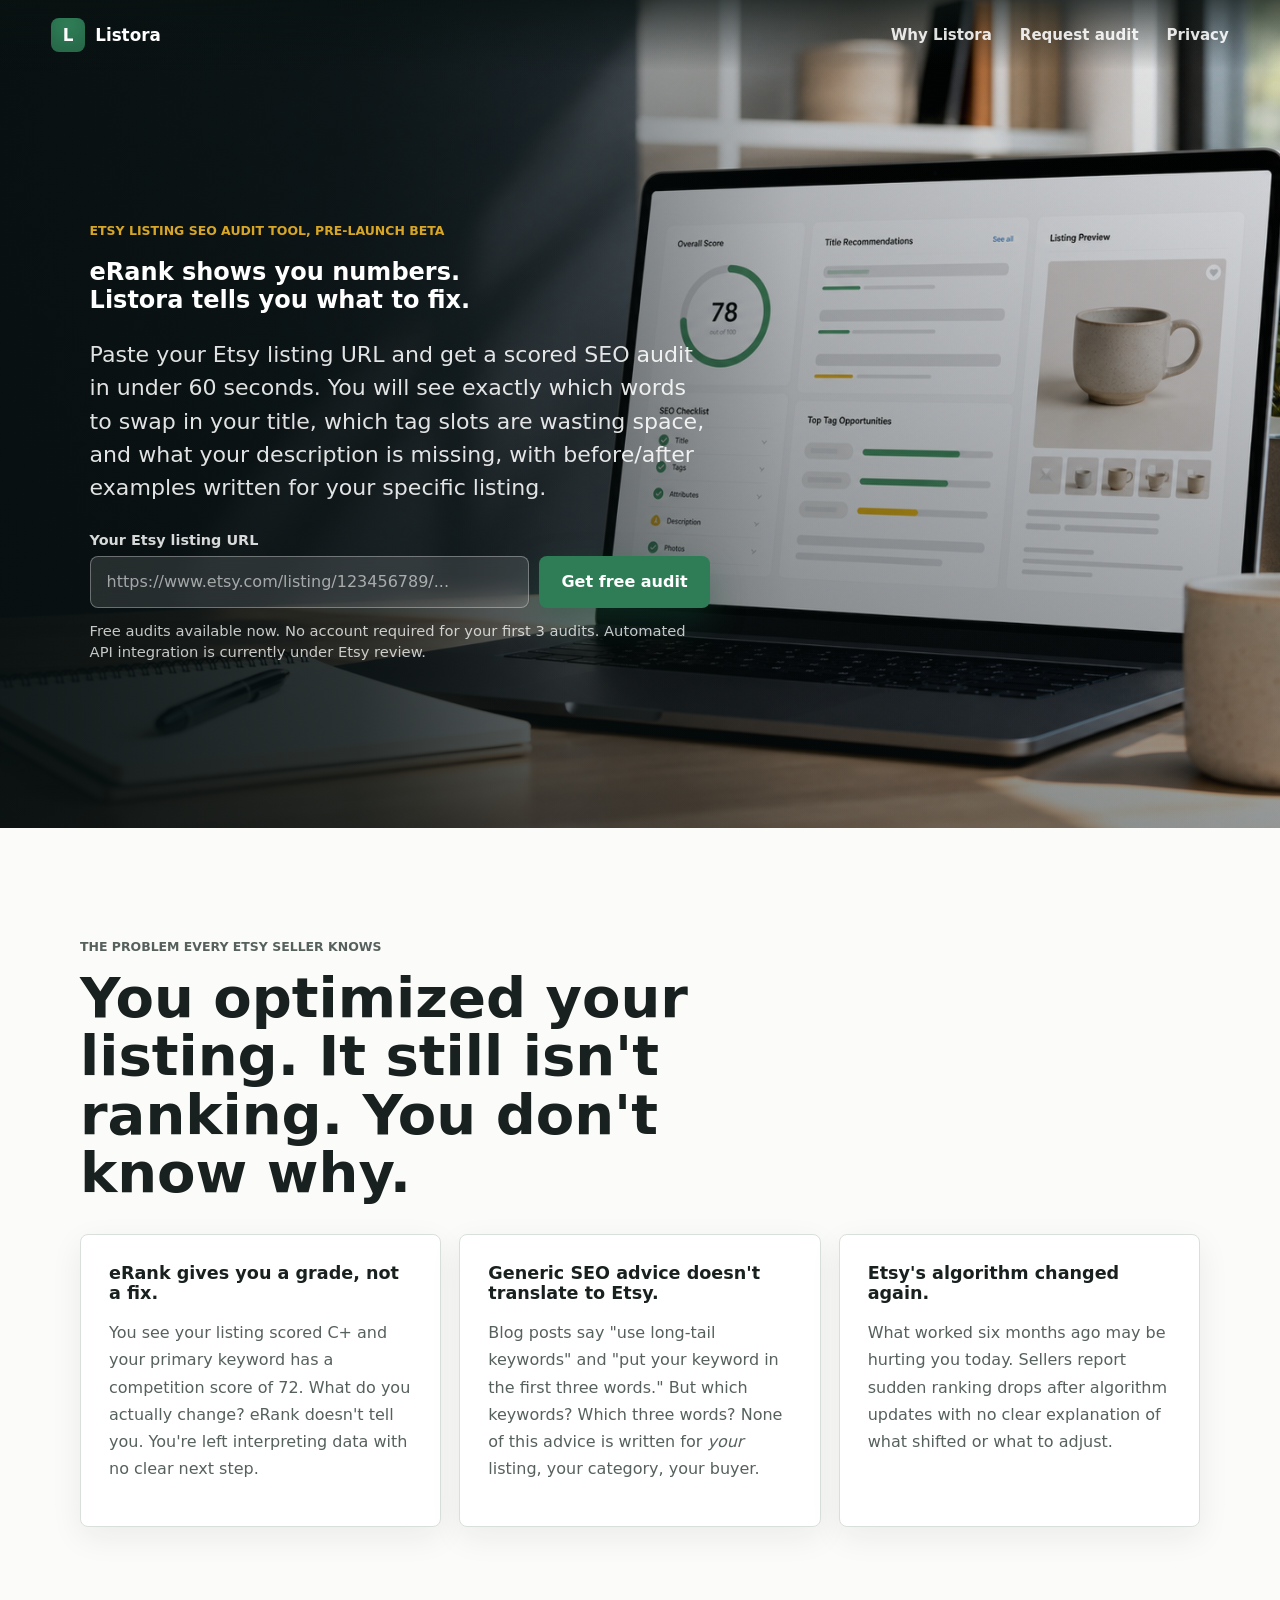
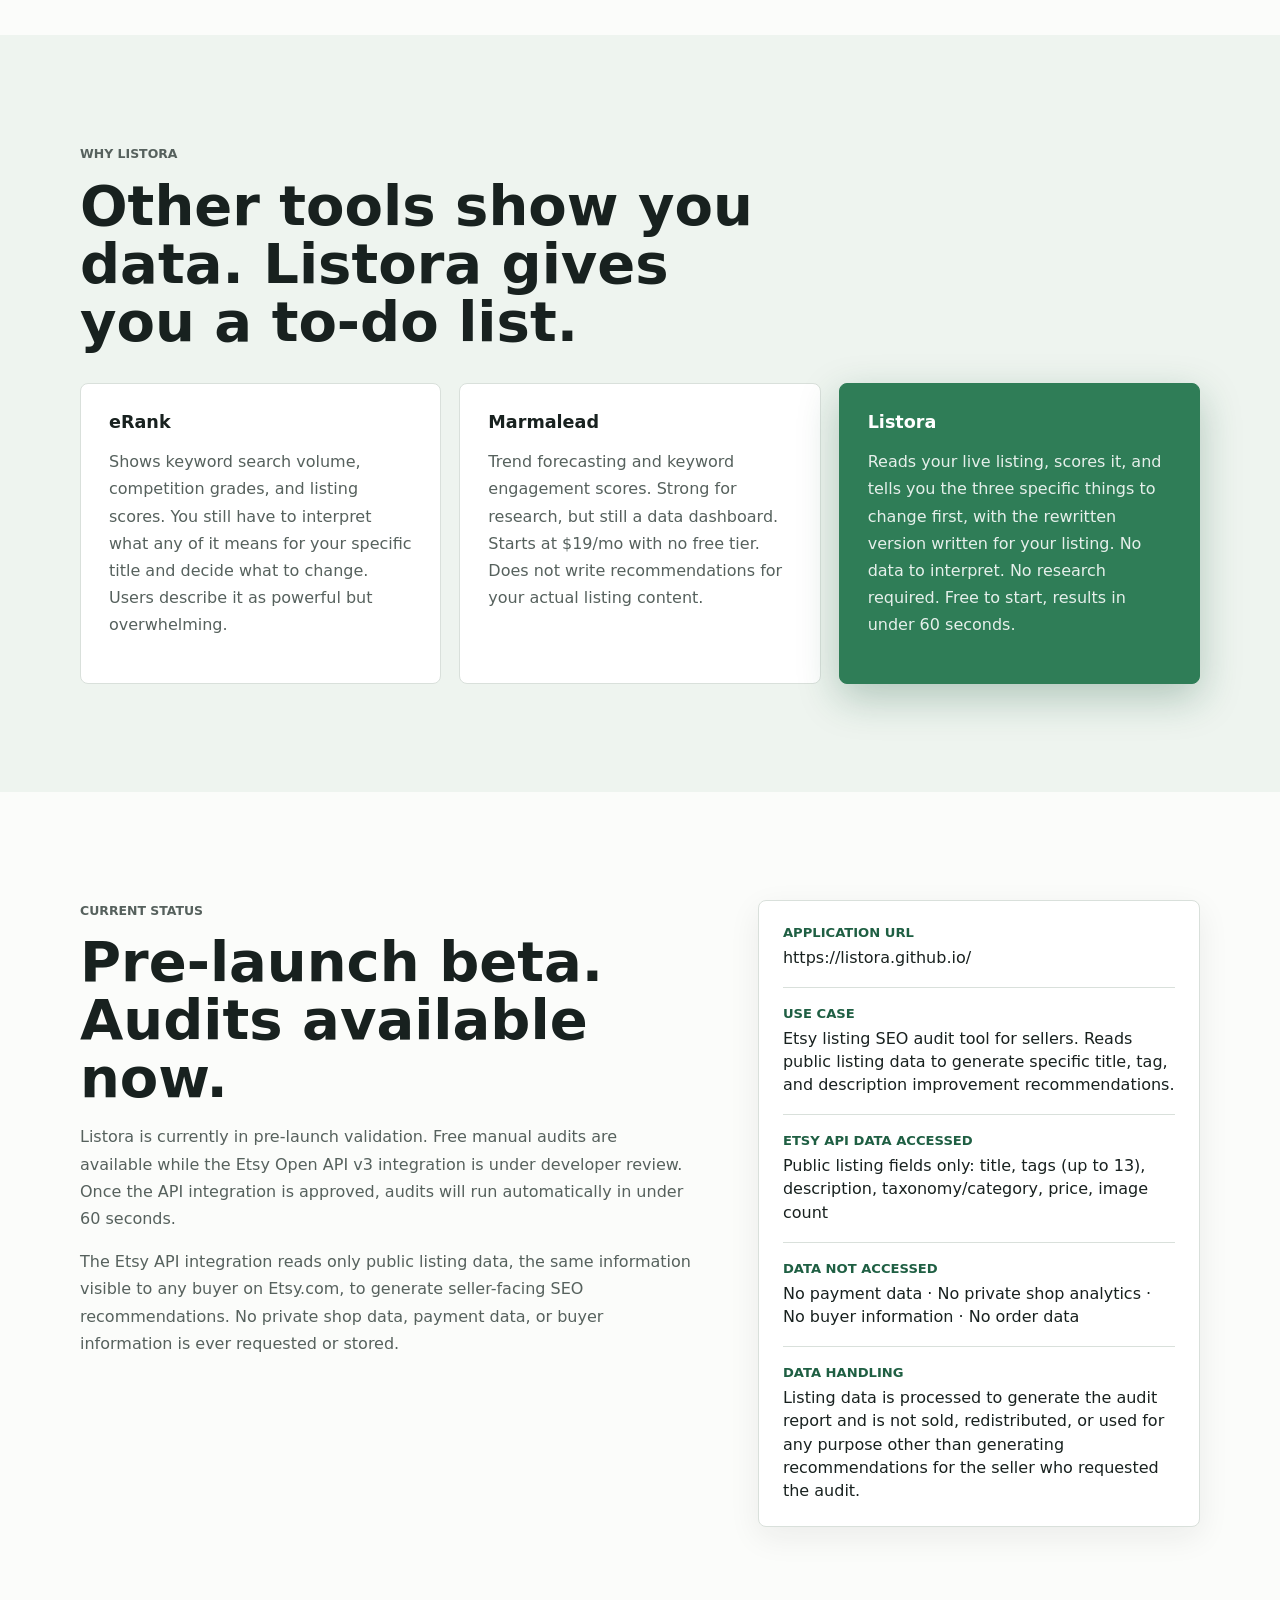
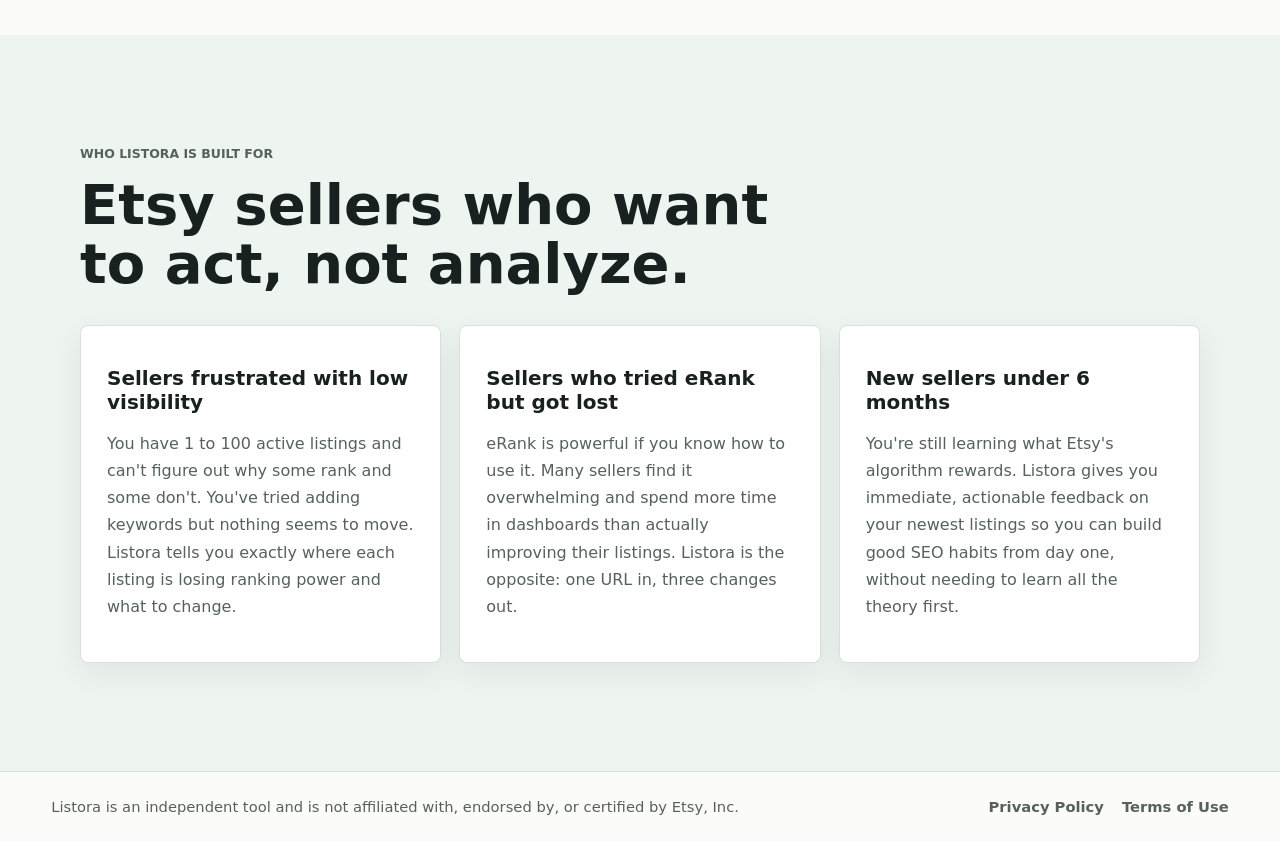
==== index.html @ 9c94b5e9 "Add Listora landing site" ====
<!doctype html>
<html lang="en">
  <head>
    <meta charset="utf-8">
    <meta name="viewport" content="width=device-width, initial-scale=1">
    <title>Listora | Etsy Listing SEO Auditor</title>
    <meta
      name="description"
      content="Listora is an Etsy listing SEO audit tool. Paste your listing URL and receive a scored report with specific, listing-level recommendations on your title, tags, and description in under 60 seconds."
    >
    <meta property="og:title" content="Listora | Etsy Listing SEO Auditor">
    <meta
      property="og:description"
      content="Stop guessing why your Etsy listing isn't ranking. Listora gives you a scored SEO audit with before/after title rewrites, tag gap analysis, and a 3-step action plan specific to your listing."
    >
    <meta property="og:type" content="website">
    <meta property="og:image" content="assets/listora-hero.png">
    <link rel="stylesheet" href="styles.css">
  </head>
  <body>
    <header class="site-header" aria-label="Primary">
      <a class="brand" href="index.html" aria-label="Listora home">
        <span class="brand-mark">L</span>
        <span>Listora</span>
      </a>
      <nav class="nav-links" aria-label="Site">
        <a href="#why-listora">Why Listora</a>
        <a href="#access">Request audit</a>
        <a href="privacy.html">Privacy</a>
      </nav>
    </header>

    <main>
      <!-- HERO -->
      <section class="hero" aria-labelledby="hero-title">
        <img class="hero-image" src="assets/listora-hero.png" alt="Laptop showing a Listora SEO audit report with score breakdown and recommendations">
        <div class="hero-overlay"></div>
        <div class="hero-content">
          <p class="eyebrow">Etsy listing SEO audit tool, pre-launch beta</p>
          <h2 id="hero-title">eRank shows you numbers.<br>Listora tells you what to fix.</h2>
          <p class="hero-copy">
            Paste your Etsy listing URL and get a scored SEO audit in under 60 seconds.
            You will see exactly which words to swap in your title, which tag slots are wasting space,
            and what your description is missing, with before/after examples written for your specific listing.
          </p>
          <form class="audit-form" id="audit-form">
            <label for="listing-url">Your Etsy listing URL</label>
            <div class="form-row">
              <input
                id="listing-url"
                name="listing-url"
                type="url"
                inputmode="url"
                placeholder="https://www.etsy.com/listing/123456789/..."
                autocomplete="url"
                required
              >
              <button type="submit">Get free audit</button>
            </div>
            <p class="form-note" id="form-note" role="status">
              Free audits available now. No account required for your first 3 audits.
              Automated API integration is currently under Etsy review.
            </p>
          </form>
        </div>
      </section>

      <!-- PROBLEM STATEMENT -->
      <section class="section" id="problem" aria-labelledby="problem-title">
        <div class="section-inner">
          <div class="section-heading">
            <p class="eyebrow">The problem every Etsy seller knows</p>
            <h2 id="problem-title">You optimized your listing. It still isn't ranking. You don't know why.</h2>
          </div>
          <div class="problem-grid">
            <div class="problem-card">
              <h3>eRank gives you a grade, not a fix.</h3>
              <p>
                You see your listing scored C+ and your primary keyword has a competition score of 72.
                What do you actually change? eRank doesn't tell you. You're left interpreting data
                with no clear next step.
              </p>
            </div>
            <div class="problem-card">
              <h3>Generic SEO advice doesn't translate to Etsy.</h3>
              <p>
                Blog posts say "use long-tail keywords" and "put your keyword in the first three words."
                But which keywords? Which three words? None of this advice is written for
                <em>your</em> listing, your category, your buyer.
              </p>
            </div>
            <div class="problem-card">
              <h3>Etsy's algorithm changed again.</h3>
              <p>
                What worked six months ago may be hurting you today. Sellers report sudden ranking
                drops after algorithm updates with no clear explanation of what shifted or
                what to adjust.
              </p>
            </div>
          </div>
        </div>
      </section>

      <!-- WHY LISTORA -->
      <section class="section muted" id="why-listora" aria-labelledby="why-title">
        <div class="section-inner">
          <div class="section-heading">
            <p class="eyebrow">Why Listora</p>
            <h2 id="why-title">Other tools show you data. Listora gives you a to-do list.</h2>
          </div>
          <div class="comparison-grid">
            <div class="comparison-card">
              <h3>eRank</h3>
              <p>
                Shows keyword search volume, competition grades, and listing scores. You still have
                to interpret what any of it means for your specific title and decide what to change.
                Users describe it as powerful but overwhelming.
              </p>
            </div>
            <div class="comparison-card">
              <h3>Marmalead</h3>
              <p>
                Trend forecasting and keyword engagement scores. Strong for research, but still a
                data dashboard. Starts at $19/mo with no free tier. Does not write recommendations
                for your actual listing content.
              </p>
            </div>
            <div class="comparison-card highlight">
              <h3>Listora</h3>
              <p>
                Reads your live listing, scores it, and tells you the three specific things to change
                first, with the rewritten version written for your listing. No data to interpret.
                No research required. Free to start, results in under 60 seconds.
              </p>
            </div>
          </div>
        </div>
      </section>

      <!-- STATUS / API NOTE -->
      <section class="section" id="access" aria-labelledby="access-title">
        <div class="section-inner split">
          <div>
            <p class="eyebrow">Current status</p>
            <h2 id="access-title">Pre-launch beta. Audits available now.</h2>
            <p>
              Listora is currently in pre-launch validation. Free manual audits are available while
              the Etsy Open API v3 integration is under developer review. Once the API integration
              is approved, audits will run automatically in under 60 seconds.
            </p>
            <p>
              The Etsy API integration reads only public listing data, the same information visible
              to any buyer on Etsy.com, to generate seller-facing SEO recommendations. No private
              shop data, payment data, or buyer information is ever requested or stored.
            </p>
          </div>
          <div class="status-panel" aria-label="Application and data details">
            <dl>
              <div>
                <dt>Application URL</dt>
                <dd>https://listora.github.io/</dd>
              </div>
              <div>
                <dt>Use case</dt>
                <dd>Etsy listing SEO audit tool for sellers. Reads public listing data to generate specific title, tag, and description improvement recommendations.</dd>
              </div>
              <div>
                <dt>Etsy API data accessed</dt>
                <dd>Public listing fields only: title, tags (up to 13), description, taxonomy/category, price, image count</dd>
              </div>
              <div>
                <dt>Data not accessed</dt>
                <dd>No payment data · No private shop analytics · No buyer information · No order data</dd>
              </div>
              <div>
                <dt>Data handling</dt>
                <dd>Listing data is processed to generate the audit report and is not sold, redistributed, or used for any purpose other than generating recommendations for the seller who requested the audit.</dd>
              </div>
            </dl>
          </div>
        </div>
      </section>

      <!-- TARGET SELLERS -->
      <section class="section muted" id="who" aria-labelledby="who-title">
        <div class="section-inner">
          <div class="section-heading">
            <p class="eyebrow">Who Listora is built for</p>
            <h2 id="who-title">Etsy sellers who want to act, not analyze.</h2>
          </div>
          <div class="feature-grid">
            <article class="feature-card">
              <h3>Sellers frustrated with low visibility</h3>
              <p>
                You have 1 to 100 active listings and can't figure out why some rank and some don't.
                You've tried adding keywords but nothing seems to move. Listora tells you exactly
                where each listing is losing ranking power and what to change.
              </p>
            </article>
            <article class="feature-card">
              <h3>Sellers who tried eRank but got lost</h3>
              <p>
                eRank is powerful if you know how to use it. Many sellers find it overwhelming
                and spend more time in dashboards than actually improving their listings. Listora
                is the opposite: one URL in, three changes out.
              </p>
            </article>
            <article class="feature-card">
              <h3>New sellers under 6 months</h3>
              <p>
                You're still learning what Etsy's algorithm rewards. Listora gives you immediate,
                actionable feedback on your newest listings so you can build good SEO habits
                from day one, without needing to learn all the theory first.
              </p>
            </article>
          </div>
        </div>
      </section>
    </main>

    <footer class="footer">
      <p>Listora is an independent tool and is not affiliated with, endorsed by, or certified by Etsy, Inc.</p>
      <div>
        <a href="privacy.html">Privacy Policy</a>
        <a href="terms.html">Terms of Use</a>
      </div>
    </footer>

    <script src="script.js"></script>
  </body>
</html>
---- styles.css ----
:root {
  color-scheme: light;
  --ink: #18211f;
  --muted: #56615d;
  --line: #d9e0db;
  --paper: #fbfcfa;
  --soft: #eef4ef;
  --green: #2f7d57;
  --green-dark: #1f5f43;
  --gold: #d7a627;
  --blue: #2e647a;
  --shadow: 0 18px 50px rgba(16, 29, 26, 0.16);
  font-family: Inter, ui-sans-serif, system-ui, -apple-system, BlinkMacSystemFont, "Segoe UI", sans-serif;
}

* {
  box-sizing: border-box;
}

html {
  scroll-behavior: smooth;
}

body {
  margin: 0;
  color: var(--ink);
  background: var(--paper);
}

a {
  color: inherit;
  text-decoration: none;
}

.site-header {
  position: fixed;
  top: 0;
  left: 0;
  right: 0;
  z-index: 10;
  display: flex;
  align-items: center;
  justify-content: space-between;
  gap: 24px;
  padding: 18px clamp(18px, 4vw, 56px);
  color: #ffffff;
  background: linear-gradient(180deg, rgba(9, 18, 17, 0.7), rgba(9, 18, 17, 0));
}

.document-page .site-header {
  position: sticky;
  color: var(--ink);
  background: rgba(251, 252, 250, 0.92);
  border-bottom: 1px solid var(--line);
  backdrop-filter: blur(16px);
}

.brand {
  display: inline-flex;
  align-items: center;
  gap: 10px;
  font-weight: 800;
  font-size: 1.05rem;
}

.brand-mark {
  display: inline-grid;
  place-items: center;
  width: 34px;
  height: 34px;
  border-radius: 8px;
  color: #ffffff;
  background: var(--green);
  box-shadow: inset 0 -10px 18px rgba(0, 0, 0, 0.18);
}

.nav-links {
  display: flex;
  align-items: center;
  gap: clamp(14px, 3vw, 28px);
  font-size: 0.94rem;
  font-weight: 650;
}

.nav-links a {
  opacity: 0.88;
}

.nav-links a:hover {
  opacity: 1;
}

.hero {
  position: relative;
  min-height: 92vh;
  display: grid;
  align-items: center;
  overflow: hidden;
  background: #111b1c;
}

.hero-image,
.hero-overlay {
  position: absolute;
  inset: 0;
}

.hero-image {
  width: 100%;
  height: 100%;
  object-fit: cover;
}

.hero-overlay {
  background:
    linear-gradient(90deg, rgba(7, 15, 16, 0.9) 0%, rgba(7, 15, 16, 0.76) 28%, rgba(7, 15, 16, 0.2) 62%, rgba(7, 15, 16, 0.05) 100%),
    linear-gradient(0deg, rgba(7, 15, 16, 0.4), rgba(7, 15, 16, 0));
}

.hero-content {
  position: relative;
  width: min(680px, calc(100% - 36px));
  margin-left: clamp(18px, 7vw, 96px);
  padding-top: 58px;
  color: #ffffff;
}

.eyebrow {
  margin: 0 0 12px;
  color: var(--gold);
  font-size: 0.78rem;
  font-weight: 800;
  letter-spacing: 0;
  text-transform: uppercase;
}

.hero h1 {
  margin: 0;
  font-size: clamp(4.25rem, 11vw, 8.75rem);
  line-height: 0.9;
  letter-spacing: 0;
}

.hero-copy {
  max-width: 620px;
  margin: 24px 0 28px;
  color: rgba(255, 255, 255, 0.88);
  font-size: clamp(1.08rem, 2.2vw, 1.38rem);
  line-height: 1.5;
}

.audit-form {
  width: min(620px, 100%);
}

.audit-form label {
  display: block;
  margin-bottom: 8px;
  color: rgba(255, 255, 255, 0.84);
  font-size: 0.9rem;
  font-weight: 750;
}

.form-row {
  display: grid;
  grid-template-columns: minmax(0, 1fr) auto;
  gap: 10px;
}

input,
button {
  min-height: 52px;
  border-radius: 8px;
  font: inherit;
}

input {
  width: 100%;
  border: 1px solid rgba(255, 255, 255, 0.32);
  padding: 0 16px;
  color: #ffffff;
  background: rgba(255, 255, 255, 0.12);
  outline: none;
  backdrop-filter: blur(10px);
}

input::placeholder {
  color: rgba(255, 255, 255, 0.58);
}

input:focus {
  border-color: rgba(255, 255, 255, 0.78);
  box-shadow: 0 0 0 4px rgba(47, 125, 87, 0.28);
}

button {
  border: 0;
  padding: 0 22px;
  color: #ffffff;
  background: var(--green);
  font-weight: 800;
  cursor: pointer;
  box-shadow: 0 14px 34px rgba(18, 82, 55, 0.36);
}

button:hover {
  background: var(--green-dark);
}

.form-note {
  min-height: 24px;
  margin: 12px 0 0;
  color: rgba(255, 255, 255, 0.76);
  font-size: 0.92rem;
  line-height: 1.45;
}

.section {
  padding: clamp(64px, 9vw, 108px) clamp(18px, 4vw, 56px);
}

.section-inner {
  width: min(1120px, 100%);
  margin: 0 auto;
}

.section-heading {
  max-width: 700px;
  margin-bottom: 32px;
}

.section h2,
.document h1 {
  margin: 0;
  color: var(--ink);
  font-size: clamp(2rem, 5vw, 3.5rem);
  line-height: 1.04;
  letter-spacing: 0;
}

.feature-grid {
  display: grid;
  grid-template-columns: repeat(3, minmax(0, 1fr));
  gap: 18px;
}

.feature-card,
.status-panel {
  border: 1px solid var(--line);
  border-radius: 8px;
  background: #ffffff;
  box-shadow: 0 10px 32px rgba(24, 33, 31, 0.07);
}

.feature-card {
  padding: 26px;
}

.step {
  color: var(--blue);
  font-weight: 850;
  font-size: 0.82rem;
}

.feature-card h3 {
  margin: 14px 0 10px;
  font-size: 1.25rem;
}

.feature-card p,
.section p,
.document p {
  color: var(--muted);
  line-height: 1.7;
}

.muted {
  background: var(--soft);
}

.split {
  display: grid;
  grid-template-columns: minmax(0, 1fr) minmax(320px, 0.72fr);
  gap: clamp(26px, 5vw, 64px);
  align-items: start;
}

.status-panel {
  padding: 24px;
}

.status-panel dl {
  display: grid;
  gap: 18px;
  margin: 0;
}

.status-panel div {
  padding-bottom: 18px;
  border-bottom: 1px solid var(--line);
}

.status-panel div:last-child {
  padding-bottom: 0;
  border-bottom: 0;
}

.status-panel dt {
  color: var(--green-dark);
  font-size: 0.82rem;
  font-weight: 850;
  text-transform: uppercase;
}

.status-panel dd {
  margin: 6px 0 0;
  color: var(--ink);
  line-height: 1.45;
}

.footer {
  display: flex;
  justify-content: space-between;
  gap: 24px;
  padding: 26px clamp(18px, 4vw, 56px);
  color: var(--muted);
  border-top: 1px solid var(--line);
  font-size: 0.92rem;
}

.footer p {
  margin: 0;
}

.footer div {
  display: flex;
  gap: 18px;
  font-weight: 750;
}

.section-intro {
  max-width: 660px;
  margin: 14px 0 0;
  color: var(--muted);
  font-size: 1.05rem;
  line-height: 1.7;
}

/* Problem section */
.problem-grid {
  display: grid;
  grid-template-columns: repeat(3, minmax(0, 1fr));
  gap: 18px;
}

.problem-card {
  padding: 28px;
  border: 1px solid var(--line);
  border-radius: 8px;
  background: #ffffff;
  box-shadow: 0 10px 32px rgba(24, 33, 31, 0.07);
}

.problem-card h3 {
  margin: 0 0 12px;
  font-size: 1.1rem;
  color: var(--ink);
}

/* Steps list */
.steps-list {
  display: grid;
  gap: 0;
}

.step-item {
  display: grid;
  grid-template-columns: 56px minmax(0, 1fr);
  gap: 24px;
  padding: 28px 0;
  border-bottom: 1px solid var(--line);
  align-items: start;
}

.step-item:last-child {
  border-bottom: 0;
}

.step-number {
  font-size: 2rem;
  font-weight: 900;
  color: var(--green);
  line-height: 1;
  padding-top: 4px;
}

.step-body h3 {
  margin: 0 0 10px;
  font-size: 1.18rem;
  color: var(--ink);
}

/* Comparison grid */
.comparison-grid {
  display: grid;
  grid-template-columns: repeat(3, minmax(0, 1fr));
  gap: 18px;
}

.comparison-card {
  padding: 28px;
  border: 1px solid var(--line);
  border-radius: 8px;
  background: #ffffff;
}

.comparison-card.highlight {
  border-color: var(--green);
  background: var(--green);
  color: #ffffff;
  box-shadow: 0 14px 40px rgba(18, 82, 55, 0.28);
}

.comparison-card h3 {
  margin: 0 0 12px;
  font-size: 1.1rem;
}

.comparison-card.highlight p {
  color: rgba(255, 255, 255, 0.88);
}

/* Pricing grid */
.pricing-grid {
  display: grid;
  grid-template-columns: repeat(3, minmax(0, 1fr));
  gap: 18px;
  align-items: start;
}

.pricing-card {
  padding: 28px;
  border: 1px solid var(--line);
  border-radius: 8px;
  background: #ffffff;
}

.pricing-card.featured {
  border-color: var(--green);
  box-shadow: 0 14px 40px rgba(18, 82, 55, 0.16);
}

.pricing-tier {
  font-size: 0.8rem;
  font-weight: 850;
  text-transform: uppercase;
  letter-spacing: 0.05em;
  color: var(--green-dark);
  margin-bottom: 10px;
}

.pricing-price {
  font-size: 2.25rem;
  font-weight: 900;
  color: var(--ink);
  margin-bottom: 20px;
  line-height: 1;
}

.pricing-price span {
  font-size: 1rem;
  font-weight: 500;
  color: var(--muted);
}

.pricing-features {
  margin: 0 0 20px;
  padding: 0;
  list-style: none;
  display: grid;
  gap: 10px;
}

.pricing-features li {
  padding-left: 20px;
  position: relative;
  color: var(--muted);
  font-size: 0.94rem;
  line-height: 1.5;
}

.pricing-features li::before {
  content: "✓";
  position: absolute;
  left: 0;
  color: var(--green);
  font-weight: 900;
}

.pricing-target {
  font-size: 0.85rem;
  color: var(--muted);
  font-style: italic;
  margin: 0;
  padding-top: 16px;
  border-top: 1px solid var(--line);
}

/* Document pages */
.document {
  width: min(820px, calc(100% - 36px));
  margin: 0 auto;
  padding: clamp(52px, 9vw, 96px) 0;
}

.document h2 {
  margin: 34px 0 8px;
  font-size: 1.22rem;
}

.document h3 {
  margin: 22px 0 6px;
  font-size: 1.02rem;
  color: var(--ink);
}

.document ul {
  padding-left: 22px;
  color: var(--muted);
  line-height: 1.7;
}

.document ul li {
  margin-bottom: 8px;
}

.document hr {
  margin: 40px 0;
  border: 0;
  border-top: 1px solid var(--line);
}

.doc-note {
  font-size: 0.88rem;
  color: var(--muted);
  font-style: italic;
}

@media (max-width: 820px) {
  .site-header {
    align-items: flex-start;
  }

  .nav-links {
    justify-content: flex-end;
    flex-wrap: wrap;
    gap: 10px 16px;
  }

  .hero {
    min-height: 96vh;
    align-items: end;
  }

  .hero-image {
    object-position: 64% center;
  }

  .hero-overlay {
    background:
      linear-gradient(180deg, rgba(7, 15, 16, 0.42) 0%, rgba(7, 15, 16, 0.88) 48%, rgba(7, 15, 16, 0.94) 100%),
      linear-gradient(90deg, rgba(7, 15, 16, 0.6), rgba(7, 15, 16, 0.18));
  }

  .hero-content {
    width: calc(100% - 36px);
    margin: 0 auto;
    padding: 136px 0 42px;
  }

  .form-row,
  .feature-grid,
  .split,
  .problem-grid,
  .comparison-grid,
  .pricing-grid {
    grid-template-columns: 1fr;
  }

  .step-item {
    grid-template-columns: 40px minmax(0, 1fr);
    gap: 16px;
  }

  button {
    width: 100%;
  }

  .footer {
    flex-direction: column;
  }
}

@media (max-width: 520px) {
  .site-header {
    position: absolute;
  }

  .document-page .site-header {
    position: sticky;
  }

  .brand span:last-child {
    display: none;
  }

  .nav-links {
    font-size: 0.86rem;
  }

  .hero h1 {
    font-size: 4.1rem;
  }
}
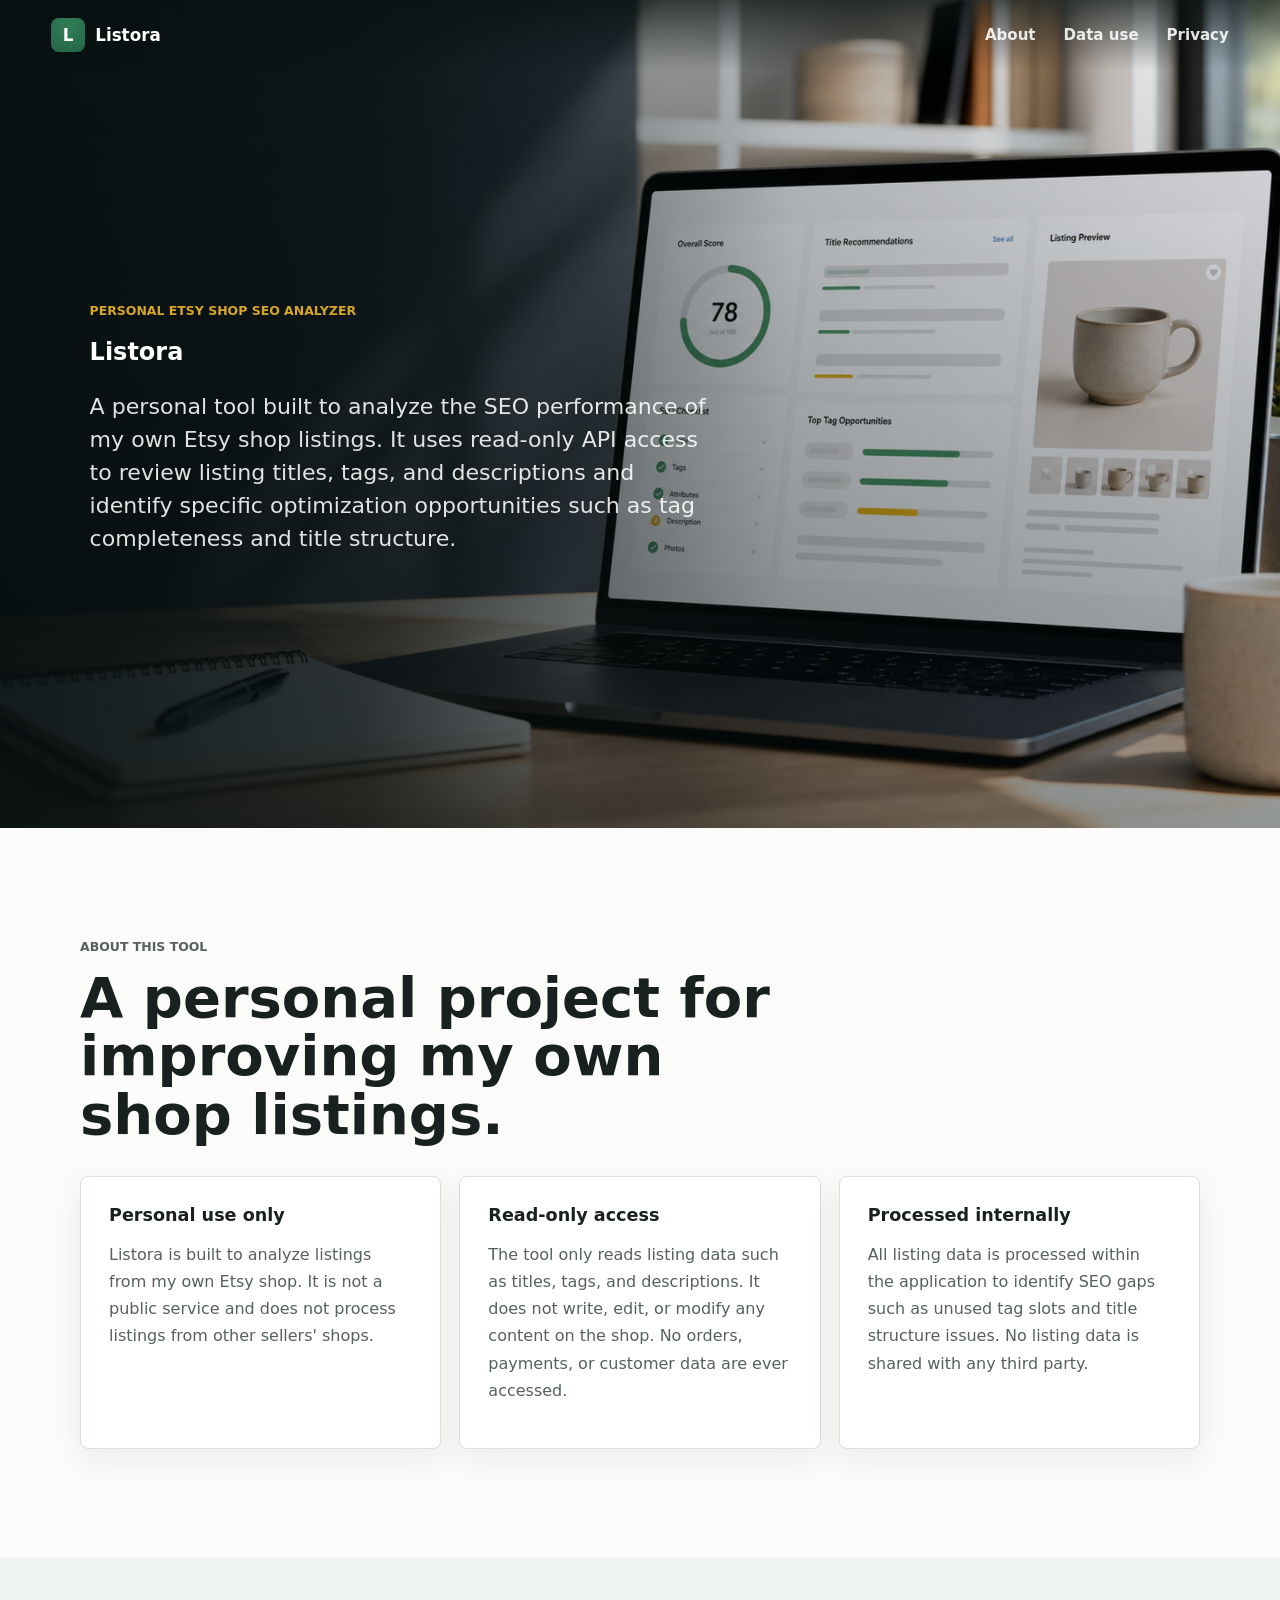
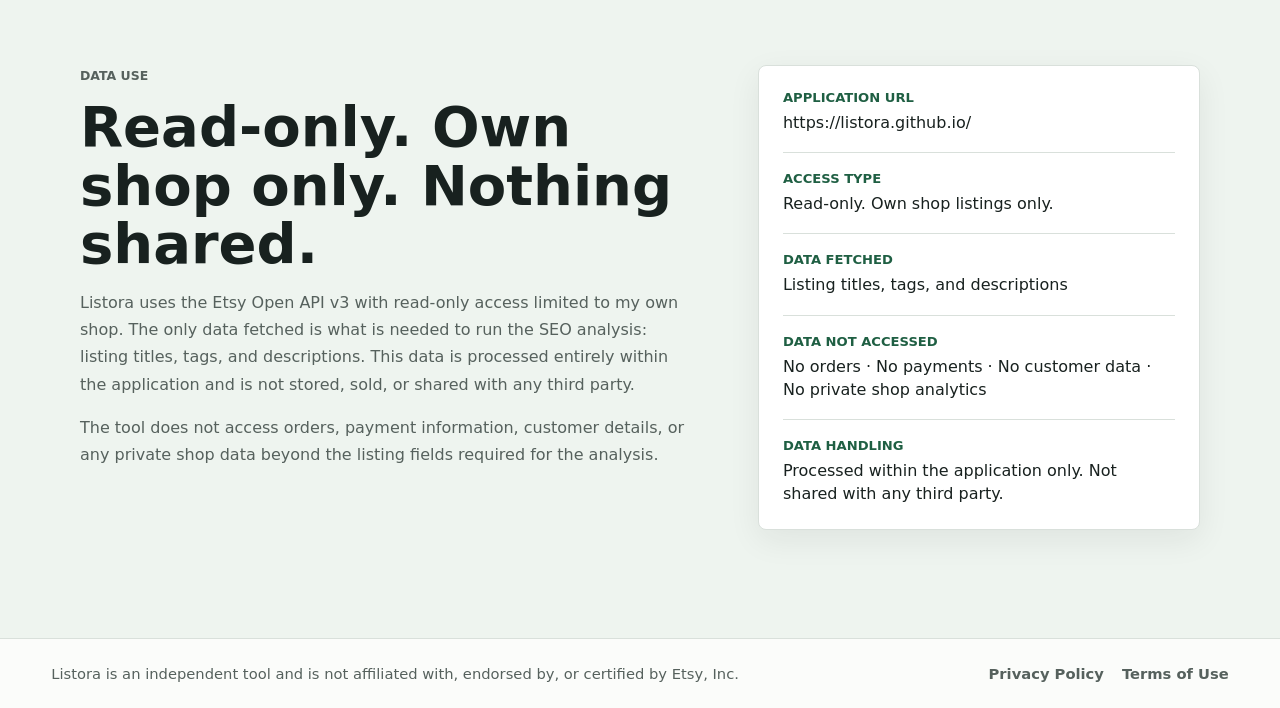
==== commit 528b9a44: "update wording" ====
--- a/index.html
+++ b/index.html
@@ -3,16 +3,13 @@
   <head>
     <meta charset="utf-8">
     <meta name="viewport" content="width=device-width, initial-scale=1">
-    <title>Listora | Etsy Listing SEO Auditor</title>
+    <title>Listora | Personal Etsy Shop SEO Analyzer</title>
     <meta
       name="description"
-      content="Listora is an Etsy listing SEO audit tool. Paste your listing URL and receive a scored report with specific, listing-level recommendations on your title, tags, and description in under 60 seconds."
+      content="Listora is a personal tool for analyzing the SEO performance of my own Etsy shop listings. It uses read-only access to fetch listing titles, tags, and descriptions to identify optimization opportunities."
     >
-    <meta property="og:title" content="Listora | Etsy Listing SEO Auditor">
-    <meta
-      property="og:description"
-      content="Stop guessing why your Etsy listing isn't ranking. Listora gives you a scored SEO audit with before/after title rewrites, tag gap analysis, and a 3-step action plan specific to your listing."
-    >
+    <meta property="og:title" content="Listora | Personal Etsy Shop SEO Analyzer">
+    <meta property="og:description" content="A personal tool for analyzing SEO performance of my own Etsy shop listings using read-only API access.">
     <meta property="og:type" content="website">
     <meta property="og:image" content="assets/listora-hero.png">
     <link rel="stylesheet" href="styles.css">
@@ -24,8 +21,8 @@
         <span>Listora</span>
       </a>
       <nav class="nav-links" aria-label="Site">
-        <a href="#why-listora">Why Listora</a>
-        <a href="#access">Request audit</a>
+        <a href="#about">About</a>
+        <a href="#data">Data use</a>
         <a href="privacy.html">Privacy</a>
       </nav>
     </header>
@@ -33,186 +30,94 @@
     <main>
       <!-- HERO -->
       <section class="hero" aria-labelledby="hero-title">
-        <img class="hero-image" src="assets/listora-hero.png" alt="Laptop showing a Listora SEO audit report with score breakdown and recommendations">
+        <img class="hero-image" src="assets/listora-hero.png" alt="Laptop showing a listing SEO analysis dashboard">
         <div class="hero-overlay"></div>
         <div class="hero-content">
-          <p class="eyebrow">Etsy listing SEO audit tool, pre-launch beta</p>
-          <h2 id="hero-title">eRank shows you numbers.<br>Listora tells you what to fix.</h2>
+          <p class="eyebrow">Personal Etsy shop SEO analyzer</p>
+          <h2 id="hero-title">Listora</h2>
           <p class="hero-copy">
-            Paste your Etsy listing URL and get a scored SEO audit in under 60 seconds.
-            You will see exactly which words to swap in your title, which tag slots are wasting space,
-            and what your description is missing, with before/after examples written for your specific listing.
+            A personal tool built to analyze the SEO performance of my own Etsy shop listings.
+            It uses read-only API access to review listing titles, tags, and descriptions and
+            identify specific optimization opportunities such as tag completeness and title structure.
           </p>
-          <form class="audit-form" id="audit-form">
-            <label for="listing-url">Your Etsy listing URL</label>
-            <div class="form-row">
-              <input
-                id="listing-url"
-                name="listing-url"
-                type="url"
-                inputmode="url"
-                placeholder="https://www.etsy.com/listing/123456789/..."
-                autocomplete="url"
-                required
-              >
-              <button type="submit">Get free audit</button>
-            </div>
-            <p class="form-note" id="form-note" role="status">
-              Free audits available now. No account required for your first 3 audits.
-              Automated API integration is currently under Etsy review.
-            </p>
-          </form>
         </div>
       </section>
 
-      <!-- PROBLEM STATEMENT -->
-      <section class="section" id="problem" aria-labelledby="problem-title">
+      <!-- ABOUT -->
+      <section class="section" id="about" aria-labelledby="about-title">
         <div class="section-inner">
           <div class="section-heading">
-            <p class="eyebrow">The problem every Etsy seller knows</p>
-            <h2 id="problem-title">You optimized your listing. It still isn't ranking. You don't know why.</h2>
+            <p class="eyebrow">About this tool</p>
+            <h2 id="about-title">A personal project for improving my own shop listings.</h2>
           </div>
           <div class="problem-grid">
             <div class="problem-card">
-              <h3>eRank gives you a grade, not a fix.</h3>
+              <h3>Personal use only</h3>
               <p>
-                You see your listing scored C+ and your primary keyword has a competition score of 72.
-                What do you actually change? eRank doesn't tell you. You're left interpreting data
-                with no clear next step.
+                Listora is built to analyze listings from my own Etsy shop. It is not a public
+                service and does not process listings from other sellers' shops.
               </p>
             </div>
             <div class="problem-card">
-              <h3>Generic SEO advice doesn't translate to Etsy.</h3>
+              <h3>Read-only access</h3>
               <p>
-                Blog posts say "use long-tail keywords" and "put your keyword in the first three words."
-                But which keywords? Which three words? None of this advice is written for
-                <em>your</em> listing, your category, your buyer.
+                The tool only reads listing data such as titles, tags, and descriptions. It does
+                not write, edit, or modify any content on the shop. No orders, payments, or
+                customer data are ever accessed.
               </p>
             </div>
             <div class="problem-card">
-              <h3>Etsy's algorithm changed again.</h3>
+              <h3>Processed internally</h3>
               <p>
-                What worked six months ago may be hurting you today. Sellers report sudden ranking
-                drops after algorithm updates with no clear explanation of what shifted or
-                what to adjust.
+                All listing data is processed within the application to identify SEO gaps such
+                as unused tag slots and title structure issues. No listing data is shared
+                with any third party.
               </p>
             </div>
           </div>
         </div>
       </section>
 
-      <!-- WHY LISTORA -->
-      <section class="section muted" id="why-listora" aria-labelledby="why-title">
-        <div class="section-inner">
-          <div class="section-heading">
-            <p class="eyebrow">Why Listora</p>
-            <h2 id="why-title">Other tools show you data. Listora gives you a to-do list.</h2>
-          </div>
-          <div class="comparison-grid">
-            <div class="comparison-card">
-              <h3>eRank</h3>
-              <p>
-                Shows keyword search volume, competition grades, and listing scores. You still have
-                to interpret what any of it means for your specific title and decide what to change.
-                Users describe it as powerful but overwhelming.
-              </p>
-            </div>
-            <div class="comparison-card">
-              <h3>Marmalead</h3>
-              <p>
-                Trend forecasting and keyword engagement scores. Strong for research, but still a
-                data dashboard. Starts at $19/mo with no free tier. Does not write recommendations
-                for your actual listing content.
-              </p>
-            </div>
-            <div class="comparison-card highlight">
-              <h3>Listora</h3>
-              <p>
-                Reads your live listing, scores it, and tells you the three specific things to change
-                first, with the rewritten version written for your listing. No data to interpret.
-                No research required. Free to start, results in under 60 seconds.
-              </p>
-            </div>
-          </div>
-        </div>
-      </section>
-
-      <!-- STATUS / API NOTE -->
-      <section class="section" id="access" aria-labelledby="access-title">
+      <!-- DATA USE -->
+      <section class="section muted" id="data" aria-labelledby="data-title">
         <div class="section-inner split">
           <div>
-            <p class="eyebrow">Current status</p>
-            <h2 id="access-title">Pre-launch beta. Audits available now.</h2>
+            <p class="eyebrow">Data use</p>
+            <h2 id="data-title">Read-only. Own shop only. Nothing shared.</h2>
             <p>
-              Listora is currently in pre-launch validation. Free manual audits are available while
-              the Etsy Open API v3 integration is under developer review. Once the API integration
-              is approved, audits will run automatically in under 60 seconds.
+              Listora uses the Etsy Open API v3 with read-only access limited to my own shop.
+              The only data fetched is what is needed to run the SEO analysis: listing titles,
+              tags, and descriptions. This data is processed entirely within the application
+              and is not stored, sold, or shared with any third party.
             </p>
             <p>
-              The Etsy API integration reads only public listing data, the same information visible
-              to any buyer on Etsy.com, to generate seller-facing SEO recommendations. No private
-              shop data, payment data, or buyer information is ever requested or stored.
+              The tool does not access orders, payment information, customer details, or any
+              private shop data beyond the listing fields required for the analysis.
             </p>
           </div>
-          <div class="status-panel" aria-label="Application and data details">
+          <div class="status-panel" aria-label="API use details">
             <dl>
               <div>
                 <dt>Application URL</dt>
                 <dd>https://listora.github.io/</dd>
               </div>
               <div>
-                <dt>Use case</dt>
-                <dd>Etsy listing SEO audit tool for sellers. Reads public listing data to generate specific title, tag, and description improvement recommendations.</dd>
+                <dt>Access type</dt>
+                <dd>Read-only. Own shop listings only.</dd>
               </div>
               <div>
-                <dt>Etsy API data accessed</dt>
-                <dd>Public listing fields only: title, tags (up to 13), description, taxonomy/category, price, image count</dd>
+                <dt>Data fetched</dt>
+                <dd>Listing titles, tags, and descriptions</dd>
               </div>
               <div>
                 <dt>Data not accessed</dt>
-                <dd>No payment data · No private shop analytics · No buyer information · No order data</dd>
+                <dd>No orders · No payments · No customer data · No private shop analytics</dd>
               </div>
               <div>
                 <dt>Data handling</dt>
-                <dd>Listing data is processed to generate the audit report and is not sold, redistributed, or used for any purpose other than generating recommendations for the seller who requested the audit.</dd>
+                <dd>Processed within the application only. Not shared with any third party.</dd>
               </div>
             </dl>
-          </div>
-        </div>
-      </section>
-
-      <!-- TARGET SELLERS -->
-      <section class="section muted" id="who" aria-labelledby="who-title">
-        <div class="section-inner">
-          <div class="section-heading">
-            <p class="eyebrow">Who Listora is built for</p>
-            <h2 id="who-title">Etsy sellers who want to act, not analyze.</h2>
-          </div>
-          <div class="feature-grid">
-            <article class="feature-card">
-              <h3>Sellers frustrated with low visibility</h3>
-              <p>
-                You have 1 to 100 active listings and can't figure out why some rank and some don't.
-                You've tried adding keywords but nothing seems to move. Listora tells you exactly
-                where each listing is losing ranking power and what to change.
-              </p>
-            </article>
-            <article class="feature-card">
-              <h3>Sellers who tried eRank but got lost</h3>
-              <p>
-                eRank is powerful if you know how to use it. Many sellers find it overwhelming
-                and spend more time in dashboards than actually improving their listings. Listora
-                is the opposite: one URL in, three changes out.
-              </p>
-            </article>
-            <article class="feature-card">
-              <h3>New sellers under 6 months</h3>
-              <p>
-                You're still learning what Etsy's algorithm rewards. Listora gives you immediate,
-                actionable feedback on your newest listings so you can build good SEO habits
-                from day one, without needing to learn all the theory first.
-              </p>
-            </article>
           </div>
         </div>
       </section>
